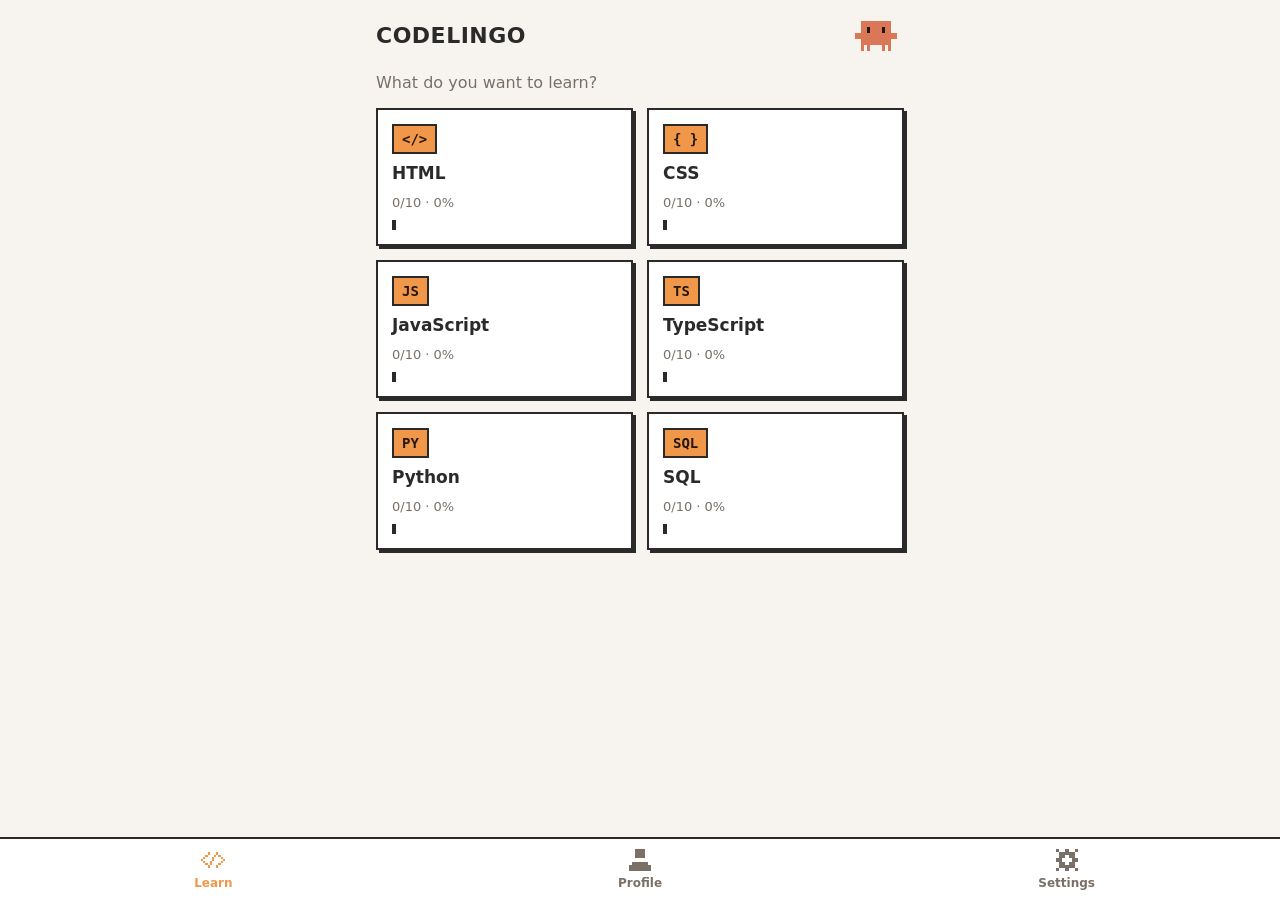
==== codelingo/index.html @ 7f08f149 "Add CodeLingo PWA: 6 courses, 4 UI languages, offline support Co-Authored-By: Claude Opus 5.5 <norep" ====
<!doctype html>
<html lang="en">
<head>
  <meta charset="utf-8">
  <meta name="viewport" content="width=device-width, initial-scale=1, viewport-fit=cover">
  <meta name="theme-color" content="#F7F4EF">
  <meta name="apple-mobile-web-app-capable" content="yes">
  <meta name="mobile-web-app-capable" content="yes">
  <meta name="apple-mobile-web-app-status-bar-style" content="black-translucent">
  <meta name="apple-mobile-web-app-title" content="CodeLingo">
  <meta name="format-detection" content="telephone=no">
  <title>CodeLingo</title>
  <link rel="apple-touch-icon" href="icons/icon-180.png">
  <link rel="icon" type="image/png" href="icons/icon-192.png">
  <link rel="manifest" href="manifest.webmanifest">
  <link rel="stylesheet" href="style.css">
</head>
<body>
  <main id="screen" class="screen"></main>
  <nav id="tabbar" class="tabbar"></nav>

  <section id="lesson" class="lesson" hidden>
    <div class="ltop">
      <button class="x" data-act="quit" aria-label="Close">
        <svg class="pix" viewBox="0 0 8 8" shape-rendering="crispEdges" aria-hidden="true"><rect x="0" y="0" width="2" height="1"/><rect x="6" y="0" width="2" height="1"/><rect x="0" y="1" width="3" height="1"/><rect x="5" y="1" width="3" height="1"/><rect x="1" y="2" width="6" height="1"/><rect x="2" y="3" width="4" height="2"/><rect x="1" y="5" width="6" height="1"/><rect x="0" y="6" width="3" height="1"/><rect x="5" y="6" width="3" height="1"/><rect x="0" y="7" width="2" height="1"/><rect x="6" y="7" width="2" height="1"/></svg>
      </button>
      <div id="bar" class="bar"><i></i></div>
      <button id="lmascot" class="mascot-btn" data-act="mascot" aria-label="Hint"></button>
    </div>
    <div id="lessonBody" class="lbody"></div>
    <div id="sheet" class="sheet" hidden></div>
    <div class="lfoot"><button id="checkBtn" class="btn" data-act="check" disabled>Check</button></div>
  </section>

  <div id="glow" class="glow"></div>
  <div id="bigicon" class="bigicon"></div>
  <div id="bubble" class="bubble" hidden></div>
  <div id="toast" class="toast" hidden></div>
  <input id="importFile" type="file" accept=".json,application/json" hidden>

  <script src="i18n.js"></script>
  <script src="courses/_core.js"></script>
  <script src="courses/html.js"></script>
  <script src="courses/css.js"></script>
  <script src="courses/js.js"></script>
  <script src="courses/ts.js"></script>
  <script src="courses/py.js"></script>
  <script src="courses/sql.js"></script>
  <script src="app.js"></script>
</body>
</html>
---- codelingo/style.css ----
:root {
  --bg: #F7F4EF;
  --surface: #FFFFFF;
  --ink: #2A2A2A;
  --muted: #7A7067;
  --line: #2A2A2A;
  --accent: #F09749;
  --accent-ink: #24170B;
  --ok: #2E9E4F;
  --bad: #E0483E;
  --ok-bg: #E3F4E8;
  --bad-bg: #FBE4E2;
  --mascot: #D97757;
  --eye: #24170B;
  --code-bg: #EFE9E1;
  --code-size: 15px;
  --mono: ui-monospace, "SF Mono", Menlo, Consolas, monospace;
  color-scheme: light;
}
@media (prefers-color-scheme: dark) {
  :root:not([data-theme="light"]) {
    --bg: #17110B; --surface: #24170B; --ink: #F7F4EF; --muted: #B5A99C; --line: #F7F4EF;
    --code-bg: #2E2015; --ok-bg: #173521; --bad-bg: #3F1A19; --eye: #17110B; --ok: #3DBE63; --bad: #F0605A;
    color-scheme: dark;
  }
}
:root[data-theme="dark"] {
  --bg: #17110B; --surface: #24170B; --ink: #F7F4EF; --muted: #B5A99C; --line: #F7F4EF;
  --code-bg: #2E2015; --ok-bg: #173521; --bad-bg: #3F1A19; --eye: #17110B; --ok: #3DBE63; --bad: #F0605A;
  color-scheme: dark;
}

* { box-sizing: border-box; margin: 0; padding: 0; }
html, body { min-height: 100%; }
body {
  background: var(--bg); color: var(--ink);
  font: 16px/1.4 system-ui, -apple-system, "Segoe UI", Roboto, Arial, sans-serif;
  -webkit-tap-highlight-color: transparent; -webkit-text-size-adjust: 100%;
  overscroll-behavior-y: none;
}
button { font: inherit; color: inherit; background: none; border: 0; cursor: pointer; touch-action: manipulation; -webkit-user-select: none; user-select: none; }
.mono, code, pre { font-family: var(--mono); }
svg.pix rect { fill: currentColor; }
.ic { width: 18px; height: 18px; display: block; }
.ic.ok { color: var(--ok); }

/* ---------- Main screens ---------- */
.screen { max-width: 560px; margin: 0 auto; padding: calc(env(safe-area-inset-top) + 8px) 16px calc(92px + env(safe-area-inset-bottom)); }
body.in-lesson .screen, body.in-lesson .tabbar { display: none; }
header.top { display: flex; align-items: center; justify-content: space-between; gap: 12px; min-height: 56px; margin-bottom: 8px; }
h1 { font-size: 22px; font-weight: 800; letter-spacing: .5px; text-transform: uppercase; }
.sub { color: var(--muted); margin-bottom: 14px; }
.h2 { font-size: 13px; text-transform: uppercase; letter-spacing: 1px; color: var(--muted); margin: 22px 0 10px; }
.back { display: flex; align-items: center; gap: 8px; font-weight: 700; padding: 8px 0; }
.back .ic { width: 10px; }

.mascot-btn { width: 56px; height: 44px; display: grid; place-items: center; flex: none; }
.mascot { width: 42px; height: 30px; display: block; }
.mascot .mb { fill: var(--mascot); }
.mascot .me { fill: var(--eye); animation: blink 5s steps(1) infinite; }
.mascot.big { width: 140px; height: 100px; }
@keyframes blink { 0%, 93%, 100% { fill: var(--eye); } 94%, 96% { fill: var(--mascot); } }
.happy { animation: hop .45s steps(3); }
.sad { animation: shake .4s steps(4); }
.jump { animation: hop .6s steps(3) 3; }
@keyframes hop { 0%, 100% { transform: translateY(0); } 50% { transform: translateY(-8px); } }
@keyframes shake { 0%, 100% { transform: translateX(0); } 25% { transform: translateX(-4px); } 75% { transform: translateX(4px); } }

.card { display: block; width: 100%; text-align: left; background: var(--surface); border: 2px solid var(--line); box-shadow: 3px 3px 0 var(--line); padding: 14px; }
button.card:active:not(:disabled) { transform: translate(2px, 2px); box-shadow: 1px 1px 0 var(--line); }
.grid { display: grid; grid-template-columns: 1fr 1fr; gap: 14px; }
.course { display: flex; flex-direction: column; gap: 8px; min-height: 128px; }
.badge { display: inline-block; align-self: flex-start; background: var(--accent); color: var(--accent-ink); font: 800 14px/1 var(--mono); padding: 6px 8px; border: 2px solid var(--line); }
.cname { font-weight: 800; font-size: 17px; }
.meta { font-size: 13px; color: var(--muted); margin-top: auto; }
.bar { height: 10px; border: 2px solid var(--line); background: var(--bg); overflow: hidden; }
.bar.big { height: 14px; margin: 8px 0 12px; }
.bar i { display: block; height: 100%; width: 0; background: var(--accent); transition: width .3s steps(5); }

.course-head { display: flex; align-items: center; gap: 12px; margin-bottom: 16px; }
.list { display: flex; flex-direction: column; gap: 12px; }
.lesson-item { display: flex; align-items: center; gap: 12px; }
.num { width: 36px; height: 36px; display: grid; place-items: center; border: 2px solid var(--line); font: 800 15px var(--mono); flex: none; background: var(--bg); }
.lesson-item.done .num { background: var(--accent); color: var(--accent-ink); }
.lt { flex: 1; font-weight: 600; }
.st { font-size: 13px; font-weight: 800; color: var(--accent); text-transform: uppercase; }
.lesson-item.locked { opacity: .45; box-shadow: none; }

/* ---------- Tab bar ---------- */
.tabbar { position: fixed; left: 0; right: 0; bottom: 0; z-index: 10; display: grid; grid-template-columns: repeat(3, 1fr); background: var(--surface); border-top: 2px solid var(--line); padding-bottom: env(safe-area-inset-bottom); }
.tab { display: flex; flex-direction: column; align-items: center; gap: 4px; padding: 10px 0 8px; font-size: 12px; font-weight: 700; color: var(--muted); }
.tab svg { width: 24px; height: 22px; }
.tab.on { color: var(--accent); }

/* ---------- Profile ---------- */
.stats3 { display: grid; grid-template-columns: repeat(3, 1fr); gap: 10px; margin-bottom: 14px; }
.stats3.two { grid-template-columns: 1fr 1fr; width: 100%; max-width: 320px; }
.stat { background: var(--surface); border: 2px solid var(--line); box-shadow: 3px 3px 0 var(--line); padding: 12px 6px; text-align: center; }
.stat b { display: block; font: 800 22px var(--mono); }
.stat span { font-size: 12px; color: var(--muted); }
.row { display: flex; justify-content: space-between; align-items: center; gap: 8px; }
.small { font-size: 12px; color: var(--muted); }
.krow { margin-bottom: 12px; }
.krow .bar { margin: 8px 0; }
.lvl { font-size: 12px; font-weight: 800; text-transform: uppercase; color: var(--accent); }
.week { display: flex; gap: 6px; margin-top: 8px; }
.week span { flex: 1; text-align: center; font-size: 11px; color: var(--muted); text-transform: capitalize; }
.week i { display: block; height: 18px; border: 2px solid var(--line); margin-bottom: 4px; }
.week i.on { background: var(--accent); }

/* ---------- Settings ---------- */
.set { display: flex; align-items: center; justify-content: space-between; gap: 12px; padding: 14px 0; border-bottom: 2px dotted var(--muted); }
.set.col { flex-direction: column; align-items: stretch; gap: 10px; }
.seg { display: flex; border: 2px solid var(--line); background: var(--surface); }
.seg button { flex: 1; min-height: 44px; padding: 10px 6px; font-size: 13px; font-weight: 700; }
.seg button + button { border-left: 2px solid var(--line); }
.seg button.on { background: var(--accent); color: var(--accent-ink); }
select { font: inherit; font-size: 16px; min-height: 44px; padding: 8px 10px; border: 2px solid var(--line); background: var(--surface); color: var(--ink); border-radius: 0; -webkit-appearance: none; appearance: none; }
.sw { position: relative; display: inline-block; flex: none; padding: 8px 0; } /* 28px track + padding = 44px tap target */
.sw input { position: absolute; inset: 0; opacity: 0; width: 100%; height: 100%; margin: 0; }
.sw i { display: block; width: 50px; height: 28px; border: 2px solid var(--line); background: var(--bg); position: relative; }
.sw i::after { content: ""; position: absolute; top: 3px; left: 3px; width: 18px; height: 18px; background: var(--line); }
.sw input:checked + i { background: var(--accent); }
.sw input:checked + i::after { left: 25px; background: var(--accent-ink); }
.stack { display: flex; flex-direction: column; gap: 12px; }
.about { color: var(--muted); font-size: 13px; text-align: center; margin: 24px 0 8px; }

/* ---------- Buttons ---------- */
.btn { display: block; width: 100%; height: 52px; font-weight: 800; font-size: 16px; text-transform: uppercase; letter-spacing: .5px; border: 2px solid var(--line); box-shadow: 3px 3px 0 var(--line); background: var(--accent); color: var(--accent-ink); }
.btn:disabled { opacity: .4; box-shadow: none; }
.btn:active:not(:disabled) { transform: translate(2px, 2px); box-shadow: 1px 1px 0 var(--line); }
.btn.ok { background: var(--ok); color: #fff; }
.btn.bad { background: var(--bad); color: #fff; }
.btn.ghost { background: var(--surface); color: var(--ink); }
.btn.danger { background: var(--bad); color: #fff; }

/* ---------- Lesson ---------- */
.lesson { position: fixed; left: 0; right: 0; top: 0; height: 100vh; height: 100dvh; z-index: 20; display: flex; flex-direction: column; background: var(--bg); padding-top: env(safe-area-inset-top); }
.lesson[hidden] { display: none; }
.ltop { display: flex; align-items: center; gap: 10px; padding: 6px 10px 6px 12px; max-width: 560px; width: 100%; margin: 0 auto; }
.ltop .bar { flex: 1; height: 14px; }
.x { width: 44px; height: 44px; display: grid; place-items: center; flex: none; }
.x svg { width: 16px; height: 16px; }
.lbody { flex: 1; overflow-y: auto; -webkit-overflow-scrolling: touch; padding: 8px 16px 16px; max-width: 560px; width: 100%; margin: 0 auto; }
.q { font-size: 19px; font-weight: 700; margin: 6px 0 14px; }
pre.code { background: var(--code-bg); border: 2px solid var(--line); padding: 12px; overflow-x: auto; font-size: var(--code-size); line-height: 1.55; margin-bottom: 14px; white-space: pre; }
.opts { display: flex; flex-direction: column; gap: 10px; }
.opts.locked { pointer-events: none; }
.opt { min-height: 50px; padding: 12px 14px; text-align: left; border: 2px solid var(--line); background: var(--surface); box-shadow: 3px 3px 0 var(--line); font-size: 16px; }
.opt.mono { font-family: var(--mono); font-size: var(--code-size); }
.opt.sel { background: var(--accent); color: var(--accent-ink); }
.opt:disabled { opacity: .3; text-decoration: line-through; box-shadow: none; }
.opt.right { background: var(--ok); color: #fff; border-color: var(--ok); }
.opt.wrong { background: var(--bad); color: #fff; border-color: var(--bad); }
.opt:active { transform: translate(2px, 2px); box-shadow: 1px 1px 0 var(--line); }

.fill { font: inherit; font-size: max(16px, var(--code-size)); color: var(--ink); background: var(--surface); border: 0; border-bottom: 3px solid var(--accent); border-radius: 0; padding: 1px 4px; outline: none; vertical-align: baseline; -webkit-appearance: none; }
.write { display: block; width: 100%; min-height: 140px; font-family: var(--mono); font-size: max(16px, var(--code-size)); line-height: 1.5; color: var(--ink); background: var(--surface); border: 2px solid var(--line); border-radius: 0; padding: 12px; resize: vertical; outline: none; -webkit-appearance: none; tab-size: 2; }
.write:focus { border-color: var(--accent); box-shadow: 3px 3px 0 var(--accent); }
.symbar { display: flex; gap: 6px; overflow-x: auto; padding: 12px 2px 4px; scrollbar-width: none; }
.symbar::-webkit-scrollbar { display: none; }
.sym { flex: none; min-width: 44px; height: 44px; padding: 0 8px; border: 2px solid var(--line); background: var(--surface); font: 700 17px var(--mono); box-shadow: 2px 2px 0 var(--line); }
.sym:active { transform: translate(1px, 1px); box-shadow: 1px 1px 0 var(--line); }

.slot { min-height: 64px; display: flex; flex-wrap: wrap; align-content: flex-start; gap: 8px; padding: 8px 0 10px; border-bottom: 2px dashed var(--line); margin-bottom: 8px; }
.bank { display: flex; flex-wrap: wrap; gap: 8px; margin-top: 14px; }
.tok { padding: 9px 11px; font-size: var(--code-size); border: 2px solid var(--line); background: var(--surface); box-shadow: 2px 2px 0 var(--line); }
.tok:disabled { opacity: .15; box-shadow: none; }
.tok.hl { border-color: var(--accent); box-shadow: 2px 2px 0 var(--accent); animation: hop .5s steps(3) 3; }

.sheet { padding: 12px 16px 4px; border-top: 2px solid var(--line); }
.sheet[hidden] { display: none; }
.sheet.ok { background: var(--ok-bg); color: var(--ok); }
.sheet.bad { background: var(--bad-bg); color: var(--bad); }
.sheet h3 { display: flex; align-items: center; gap: 10px; font-size: 18px; margin-bottom: 4px; }
.sheet h3 svg { width: 20px; height: 20px; }
.sheet pre { color: var(--ink); font-size: var(--code-size); white-space: pre-wrap; word-break: break-word; margin: 4px 0 8px; }
.lfoot { padding: 12px 16px calc(12px + env(safe-area-inset-bottom)); }
.lfoot .btn { max-width: 528px; margin: 0 auto; }
.finish { display: flex; flex-direction: column; align-items: center; gap: 20px; padding-top: 12vh; text-align: center; }
.finish h2 { font-size: 24px; text-transform: uppercase; }

/* ---------- Feedback effects ---------- */
.glow { position: fixed; inset: 0; z-index: 40; pointer-events: none; opacity: 0; }
.glow.ok { box-shadow: inset 0 0 0 6px var(--ok), inset 0 0 60px var(--ok); animation: glow .9s ease-out; }
.glow.bad { box-shadow: inset 0 0 0 6px var(--bad), inset 0 0 60px var(--bad); animation: glow .9s ease-out; }
@keyframes glow { 0% { opacity: 0; } 15% { opacity: 1; } 100% { opacity: 0; } }
.bigicon { position: fixed; left: 50%; top: 38%; width: 96px; height: 96px; margin: -48px 0 0 -48px; z-index: 41; pointer-events: none; opacity: 0; }
.bigicon svg { width: 100%; height: 100%; display: block; }
.bigicon.ok { color: var(--ok); animation: pop .8s steps(6); }
.bigicon.bad { color: var(--bad); animation: pop .8s steps(6); }
@keyframes pop { 0% { opacity: 0; transform: scale(.4); } 20% { opacity: 1; transform: scale(1.1); } 75% { opacity: 1; transform: scale(1); } 100% { opacity: 0; } }

.bubble { position: fixed; z-index: 50; top: calc(env(safe-area-inset-top) + 60px); right: 12px; max-width: min(300px, calc(100vw - 24px)); background: var(--surface); border: 2px solid var(--line); box-shadow: 3px 3px 0 var(--line); padding: 10px 12px; font-size: 15px; }
.bubble.in-lesson { top: calc(env(safe-area-inset-top) + 54px); }
.bubble::before { content: ""; position: absolute; top: -10px; right: 22px; width: 0; height: 0; border: 8px solid transparent; border-bottom-color: var(--line); border-top: 0; }
.bubble pre { margin-top: 6px; padding: 6px 8px; background: var(--code-bg); font-size: var(--code-size); white-space: pre-wrap; word-break: break-word; }
.bubble[hidden], .toast[hidden] { display: none; }
.toast { position: fixed; z-index: 60; left: 16px; right: 16px; bottom: calc(92px + env(safe-area-inset-bottom)); max-width: 528px; margin: 0 auto; background: var(--ink); color: var(--bg); padding: 12px 14px; font-weight: 700; text-align: center; }

[data-motion="off"] *, [data-motion="off"] *::before, [data-motion="off"] *::after { animation: none !important; transition: none !important; }
[data-motion="off"] .glow.ok, [data-motion="off"] .glow.bad, [data-motion="off"] .bigicon.ok, [data-motion="off"] .bigicon.bad { opacity: 0; }
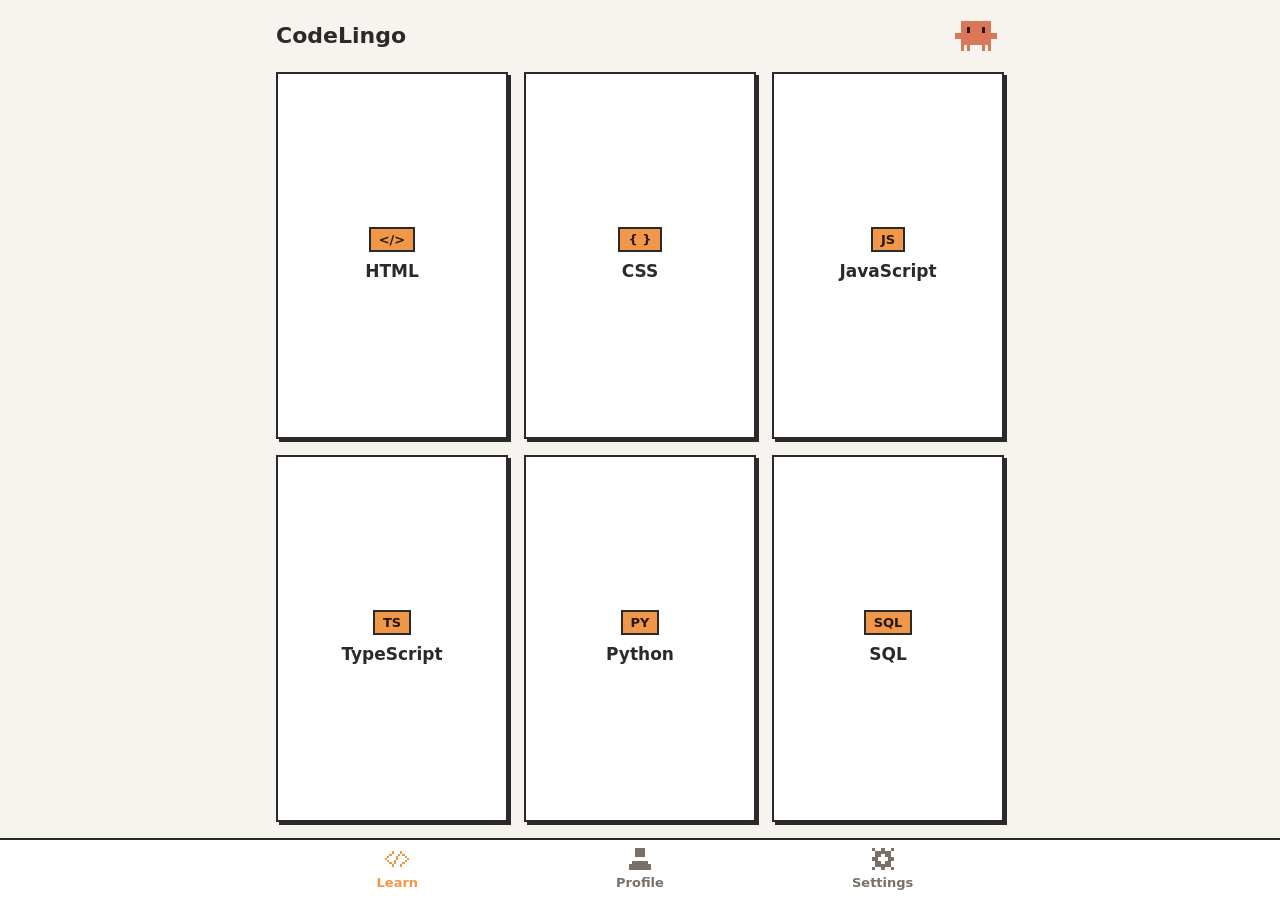
==== commit dde5bedd: "Minimal rebuild: cycling settings, lesson music, R10 geometry, segmented profile - Settings: theme a" ====
--- a/codelingo/index.html
+++ b/codelingo/index.html
@@ -36,7 +36,6 @@
   <div id="bigicon" class="bigicon"></div>
   <div id="bubble" class="bubble" hidden></div>
   <div id="toast" class="toast" hidden></div>
-  <input id="importFile" type="file" accept=".json,application/json" hidden>
 
   <script src="i18n.js"></script>
   <script src="courses/_core.js"></script>
@@ -46,6 +45,7 @@
   <script src="courses/ts.js"></script>
   <script src="courses/py.js"></script>
   <script src="courses/sql.js"></script>
+  <script src="music.js"></script>
   <script src="app.js"></script>
 </body>
 </html>
--- a/codelingo/style.css
+++ b/codelingo/style.css
@@ -6,52 +6,72 @@
   --line: #2A2A2A;
   --accent: #F09749;
   --accent-ink: #24170B;
+  --on-accent: #FFFFFF; /* text on ok/bad/danger fills */
   --ok: #2E9E4F;
   --bad: #E0483E;
+  --mid: #E2A600; /* lesson accuracy 60-89% (profile segments) */
   --ok-bg: #E3F4E8;
   --bad-bg: #FBE4E2;
   --mascot: #D97757;
   --eye: #24170B;
   --code-bg: #EFE9E1;
-  --code-size: 15px;
+  --code-size: 15px; /* fixed (R9); inputs use max(16px, ...) */
+  --shadow: 3px 3px 0 var(--line); /* the only shadow of interactive cards and buttons (R10) */
+  --gap: 16px; /* screen padding, card gap, card padding (R10) */
+  --section: 24px; /* gap between sections (R10) */
   --mono: ui-monospace, "SF Mono", Menlo, Consolas, monospace;
+  --sans: system-ui, -apple-system, "Segoe UI", Roboto, Arial, sans-serif;
+  --fs-title: 22px;
+  --fs-body: 17px;
+  --fs-caption: 13px;
+  --col: 560px; /* content column; wider from 700px */
   color-scheme: light;
 }
 @media (prefers-color-scheme: dark) {
   :root:not([data-theme="light"]) {
     --bg: #17110B; --surface: #24170B; --ink: #F7F4EF; --muted: #B5A99C; --line: #F7F4EF;
-    --code-bg: #2E2015; --ok-bg: #173521; --bad-bg: #3F1A19; --eye: #17110B; --ok: #3DBE63; --bad: #F0605A;
-    color-scheme: dark;
+    --code-bg: #2E2015; --ok-bg: #173521; --bad-bg: #3F1A19; --eye: #17110B; --ok: #3DBE63; --bad: #F0605A; --mid: #F2C230; --on-accent: #FFFFFF;
+      color-scheme: dark;
   }
 }
 :root[data-theme="dark"] {
   --bg: #17110B; --surface: #24170B; --ink: #F7F4EF; --muted: #B5A99C; --line: #F7F4EF;
-  --code-bg: #2E2015; --ok-bg: #173521; --bad-bg: #3F1A19; --eye: #17110B; --ok: #3DBE63; --bad: #F0605A;
-  color-scheme: dark;
+  --code-bg: #2E2015; --ok-bg: #173521; --bad-bg: #3F1A19; --eye: #17110B; --ok: #3DBE63; --bad: #F0605A; --mid: #F2C230; --on-accent: #FFFFFF;
+    color-scheme: dark;
 }
 
 * { box-sizing: border-box; margin: 0; padding: 0; }
-html, body { min-height: 100%; }
+/* App shell (R8): the document never scrolls; only #screen does. The tab bar is the last
+   row of a 100dvh flex column, so it stays at the bottom whatever the content length. */
+html, body { height: 100%; overflow: hidden; }
 body {
+  display: flex; flex-direction: column; height: 100vh; height: 100dvh;
   background: var(--bg); color: var(--ink);
-  font: 16px/1.4 system-ui, -apple-system, "Segoe UI", Roboto, Arial, sans-serif;
+  font: 400 var(--fs-body)/1.4 var(--sans);
   -webkit-tap-highlight-color: transparent; -webkit-text-size-adjust: 100%;
-  overscroll-behavior-y: none;
-}
+  overscroll-behavior: none;
+}
+h1, h2, h3, b, strong { font-weight: 600; }
 button { font: inherit; color: inherit; background: none; border: 0; cursor: pointer; touch-action: manipulation; -webkit-user-select: none; user-select: none; }
-.mono, code, pre { font-family: var(--mono); }
+/* Monospace only inside code (R9). */
+code, pre, .mono, .tok, .write, .fill, .opt.mono, .sym { font-family: var(--mono); }
 svg.pix rect { fill: currentColor; }
 .ic { width: 18px; height: 18px; display: block; }
 .ic.ok { color: var(--ok); }
 
 /* ---------- Main screens ---------- */
-.screen { max-width: 560px; margin: 0 auto; padding: calc(env(safe-area-inset-top) + 8px) 16px calc(92px + env(safe-area-inset-bottom)); }
+.screen {
+  flex: 1; min-height: 0; width: 100%; overflow-y: auto; overscroll-behavior: contain; -webkit-overflow-scrolling: touch;
+  padding-top: calc(env(safe-area-inset-top) + 8px); padding-bottom: var(--gap);
+  padding-left: max(var(--gap), env(safe-area-inset-left), calc((100% - var(--col)) / 2 + var(--gap)));
+  padding-right: max(var(--gap), env(safe-area-inset-right), calc((100% - var(--col)) / 2 + var(--gap)));
+}
+/* Learn: the course grid fills the rest of the content height, no empty band (R10). */
+.screen[data-view="learn"] { display: flex; flex-direction: column; }
 body.in-lesson .screen, body.in-lesson .tabbar { display: none; }
-header.top { display: flex; align-items: center; justify-content: space-between; gap: 12px; min-height: 56px; margin-bottom: 8px; }
-h1 { font-size: 22px; font-weight: 800; letter-spacing: .5px; text-transform: uppercase; }
-.sub { color: var(--muted); margin-bottom: 14px; }
-.h2 { font-size: 13px; text-transform: uppercase; letter-spacing: 1px; color: var(--muted); margin: 22px 0 10px; }
-.back { display: flex; align-items: center; gap: 8px; font-weight: 700; padding: 8px 0; }
+header.top { display: flex; align-items: center; justify-content: space-between; gap: 16px; min-height: 56px; margin-bottom: 8px; }
+h1 { font-size: var(--fs-title); }
+.back { display: flex; align-items: center; gap: 8px; font-weight: 600; min-height: 44px; min-width: 44px; padding: 0 16px 0 0; }
 .back .ic { width: 10px; }
 
 .mascot-btn { width: 56px; height: 44px; display: grid; place-items: center; flex: none; }
@@ -66,119 +86,123 @@
 @keyframes hop { 0%, 100% { transform: translateY(0); } 50% { transform: translateY(-8px); } }
 @keyframes shake { 0%, 100% { transform: translateX(0); } 25% { transform: translateX(-4px); } 75% { transform: translateX(4px); } }
 
-.card { display: block; width: 100%; text-align: left; background: var(--surface); border: 2px solid var(--line); box-shadow: 3px 3px 0 var(--line); padding: 14px; }
-button.card:active:not(:disabled) { transform: translate(2px, 2px); box-shadow: 1px 1px 0 var(--line); }
-.grid { display: grid; grid-template-columns: 1fr 1fr; gap: 14px; }
-.course { display: flex; flex-direction: column; gap: 8px; min-height: 128px; }
-.badge { display: inline-block; align-self: flex-start; background: var(--accent); color: var(--accent-ink); font: 800 14px/1 var(--mono); padding: 6px 8px; border: 2px solid var(--line); }
-.cname { font-weight: 800; font-size: 17px; }
-.meta { font-size: 13px; color: var(--muted); margin-top: auto; }
-.bar { height: 10px; border: 2px solid var(--line); background: var(--bg); overflow: hidden; }
-.bar.big { height: 14px; margin: 8px 0 12px; }
+.card { display: block; width: 100%; text-align: center; background: var(--surface); border: 2px solid var(--line); box-shadow: var(--shadow); padding: var(--gap); }
+button.card:active:not(:disabled) { transform: translate(3px, 3px); box-shadow: none; }
+.grid { flex: 1 0 auto; display: grid; grid-template-columns: 1fr 1fr; grid-auto-rows: minmax(96px, 1fr); gap: var(--gap); }
+.course { position: relative; display: flex; flex-direction: column; align-items: center; justify-content: center; gap: 8px; }
+.cname { font-weight: 600; overflow-wrap: normal; word-break: keep-all; hyphens: none; }
+.cdone { position: absolute; top: 8px; right: 8px; width: 16px; height: 16px; }
+.badge { display: inline-block; background: var(--accent); color: var(--accent-ink); font: 600 var(--fs-caption)/1 var(--sans); padding: 4px 8px; border: 2px solid var(--line); }
+.bar { height: 16px; border: 2px solid var(--line); background: var(--bg); overflow: hidden; }
 .bar i { display: block; height: 100%; width: 0; background: var(--accent); transition: width .3s steps(5); }
 
-.course-head { display: flex; align-items: center; gap: 12px; margin-bottom: 16px; }
-.list { display: flex; flex-direction: column; gap: 12px; }
-.lesson-item { display: flex; align-items: center; gap: 12px; }
-.num { width: 36px; height: 36px; display: grid; place-items: center; border: 2px solid var(--line); font: 800 15px var(--mono); flex: none; background: var(--bg); }
-.lesson-item.done .num { background: var(--accent); color: var(--accent-ink); }
+/* Course: the percent looks exactly like the course name (R9). */
+.course-head { display: flex; align-items: center; gap: 8px; margin-bottom: var(--section); }
+.course-head h1, .course-head .kpct { font-size: var(--fs-title); font-weight: 600; color: var(--ink); line-height: 1.4; }
+.course-head .kpct { margin-left: auto; flex: none; }
+.list { display: grid; grid-auto-rows: 1fr; gap: var(--gap); } /* every lesson row as tall as the tallest */
+.lesson-item { display: flex; align-items: center; justify-content: space-between; gap: var(--gap); min-height: 64px; text-align: left; }
 .lt { flex: 1; font-weight: 600; }
-.st { font-size: 13px; font-weight: 800; color: var(--accent); text-transform: uppercase; }
-.lesson-item.locked { opacity: .45; box-shadow: none; }
+.st { flex: none; display: grid; place-items: center; min-width: 24px; }
+.go { background: var(--accent); color: var(--accent-ink); border: 2px solid var(--line); font: 600 var(--fs-caption)/1 var(--sans); padding: 8px; }
+.lesson-item.locked { box-shadow: none; color: var(--muted); border-color: var(--muted); }
+.lesson-item.locked .st { color: var(--muted); }
 
 /* ---------- Tab bar ---------- */
-.tabbar { position: fixed; left: 0; right: 0; bottom: 0; z-index: 10; display: grid; grid-template-columns: repeat(3, 1fr); background: var(--surface); border-top: 2px solid var(--line); padding-bottom: env(safe-area-inset-bottom); }
-.tab { display: flex; flex-direction: column; align-items: center; gap: 4px; padding: 10px 0 8px; font-size: 12px; font-weight: 700; color: var(--muted); }
+.tabbar {
+  flex: none; display: grid; grid-template-columns: repeat(3, 1fr); background: var(--surface); border-top: 2px solid var(--line);
+  padding-bottom: env(safe-area-inset-bottom);
+  /* same centred column as the content of .screen */
+  padding-left: max(var(--gap), env(safe-area-inset-left), calc((100% - var(--col)) / 2 + var(--gap)));
+  padding-right: max(var(--gap), env(safe-area-inset-right), calc((100% - var(--col)) / 2 + var(--gap)));
+}
+.tab { display: flex; flex-direction: column; align-items: center; gap: 4px; padding: 8px 0; font-size: var(--fs-caption); font-weight: 600; color: var(--muted); }
 .tab svg { width: 24px; height: 22px; }
 .tab.on { color: var(--accent); }
 
 /* ---------- Profile ---------- */
-.stats3 { display: grid; grid-template-columns: repeat(3, 1fr); gap: 10px; margin-bottom: 14px; }
-.stats3.two { grid-template-columns: 1fr 1fr; width: 100%; max-width: 320px; }
-.stat { background: var(--surface); border: 2px solid var(--line); box-shadow: 3px 3px 0 var(--line); padding: 12px 6px; text-align: center; }
-.stat b { display: block; font: 800 22px var(--mono); }
-.stat span { font-size: 12px; color: var(--muted); }
-.row { display: flex; justify-content: space-between; align-items: center; gap: 8px; }
-.small { font-size: 12px; color: var(--muted); }
-.krow { margin-bottom: 12px; }
-.krow .bar { margin: 8px 0; }
-.lvl { font-size: 12px; font-weight: 800; text-transform: uppercase; color: var(--accent); }
-.week { display: flex; gap: 6px; margin-top: 8px; }
-.week span { flex: 1; text-align: center; font-size: 11px; color: var(--muted); text-transform: capitalize; }
-.week i { display: block; height: 18px; border: 2px solid var(--line); margin-bottom: 4px; }
+.small { font-size: var(--fs-caption); color: var(--muted); }
+.week { display: flex; gap: 8px; }
+.week span { flex: 1; text-align: center; font-size: var(--fs-caption); color: var(--muted); }
+.week i { display: block; height: 16px; border: 2px solid var(--line); margin-bottom: 4px; }
 .week i.on { background: var(--accent); }
+.klist { display: flex; flex-direction: column; gap: var(--section); margin-top: var(--section); }
+.krow b { display: block; }
+.segbar { display: grid; grid-template-columns: repeat(10, 1fr); gap: 4px; margin-top: 8px; }
+.segbar i { display: block; height: 16px; border: 2px solid var(--line); }
+.segbar i.ok { background: var(--ok); }
+.segbar i.mid { background: var(--mid); }
+.segbar i.bad { background: var(--bad); }
 
 /* ---------- Settings ---------- */
-.set { display: flex; align-items: center; justify-content: space-between; gap: 12px; padding: 14px 0; border-bottom: 2px dotted var(--muted); }
-.set.col { flex-direction: column; align-items: stretch; gap: 10px; }
-.seg { display: flex; border: 2px solid var(--line); background: var(--surface); }
-.seg button { flex: 1; min-height: 44px; padding: 10px 6px; font-size: 13px; font-weight: 700; }
-.seg button + button { border-left: 2px solid var(--line); }
-.seg button.on { background: var(--accent); color: var(--accent-ink); }
-select { font: inherit; font-size: 16px; min-height: 44px; padding: 8px 10px; border: 2px solid var(--line); background: var(--surface); color: var(--ink); border-radius: 0; -webkit-appearance: none; appearance: none; }
+.set { display: flex; align-items: center; justify-content: space-between; gap: var(--gap); padding: 8px 0; }
+.btn.val { width: auto; min-width: 144px; min-height: 48px; padding: 0 var(--gap); white-space: nowrap; }
 .sw { position: relative; display: inline-block; flex: none; padding: 8px 0; } /* 28px track + padding = 44px tap target */
 .sw input { position: absolute; inset: 0; opacity: 0; width: 100%; height: 100%; margin: 0; }
-.sw i { display: block; width: 50px; height: 28px; border: 2px solid var(--line); background: var(--bg); position: relative; }
+.sw i { display: block; width: 52px; height: 28px; border: 2px solid var(--line); background: var(--bg); position: relative; }
 .sw i::after { content: ""; position: absolute; top: 3px; left: 3px; width: 18px; height: 18px; background: var(--line); }
 .sw input:checked + i { background: var(--accent); }
-.sw input:checked + i::after { left: 25px; background: var(--accent-ink); }
-.stack { display: flex; flex-direction: column; gap: 12px; }
-.about { color: var(--muted); font-size: 13px; text-align: center; margin: 24px 0 8px; }
+.sw input:checked + i::after { left: 27px; background: var(--accent-ink); }
+.stack { display: flex; flex-direction: column; gap: var(--gap); margin-top: var(--section); }
+.about { color: var(--muted); font-size: var(--fs-caption); text-align: center; margin: var(--section) 0 8px; }
 
 /* ---------- Buttons ---------- */
-.btn { display: block; width: 100%; height: 52px; font-weight: 800; font-size: 16px; text-transform: uppercase; letter-spacing: .5px; border: 2px solid var(--line); box-shadow: 3px 3px 0 var(--line); background: var(--accent); color: var(--accent-ink); }
+.btn { display: block; width: 100%; min-height: 52px; padding: 0 var(--gap); text-align: center; font-weight: 600; border: 2px solid var(--line); box-shadow: var(--shadow); background: var(--accent); color: var(--accent-ink); }
 .btn:disabled { opacity: .4; box-shadow: none; }
-.btn:active:not(:disabled) { transform: translate(2px, 2px); box-shadow: 1px 1px 0 var(--line); }
-.btn.ok { background: var(--ok); color: #fff; }
-.btn.bad { background: var(--bad); color: #fff; }
+.btn:active:not(:disabled) { transform: translate(3px, 3px); box-shadow: none; }
+.btn.ok { background: var(--ok); color: var(--on-accent); }
+.btn.bad { background: var(--bad); color: var(--on-accent); }
 .btn.ghost { background: var(--surface); color: var(--ink); }
-.btn.danger { background: var(--bad); color: #fff; }
+.btn.danger { background: var(--bad); color: var(--on-accent); }
+#checkBtn { text-transform: uppercase; } /* the only all-caps text in the app (R9) */
 
 /* ---------- Lesson ---------- */
 .lesson { position: fixed; left: 0; right: 0; top: 0; height: 100vh; height: 100dvh; z-index: 20; display: flex; flex-direction: column; background: var(--bg); padding-top: env(safe-area-inset-top); }
 .lesson[hidden] { display: none; }
-.ltop { display: flex; align-items: center; gap: 10px; padding: 6px 10px 6px 12px; max-width: 560px; width: 100%; margin: 0 auto; }
+.ltop { display: flex; align-items: center; gap: 8px; padding: 8px 8px 8px 16px; max-width: 560px; width: 100%; margin: 0 auto; }
 .ltop .bar { flex: 1; height: 14px; }
 .x { width: 44px; height: 44px; display: grid; place-items: center; flex: none; }
 .x svg { width: 16px; height: 16px; }
 .lbody { flex: 1; overflow-y: auto; -webkit-overflow-scrolling: touch; padding: 8px 16px 16px; max-width: 560px; width: 100%; margin: 0 auto; }
-.q { font-size: 19px; font-weight: 700; margin: 6px 0 14px; }
-pre.code { background: var(--code-bg); border: 2px solid var(--line); padding: 12px; overflow-x: auto; font-size: var(--code-size); line-height: 1.55; margin-bottom: 14px; white-space: pre; }
-.opts { display: flex; flex-direction: column; gap: 10px; }
+.q { font-weight: 600; margin: 0 0 16px; }
+pre.code { background: var(--code-bg); border: 2px solid var(--line); padding: 16px; overflow-x: auto; font-size: var(--code-size); line-height: 1.55; margin-bottom: 16px; white-space: pre; }
+.opts { display: flex; flex-direction: column; gap: 16px; }
 .opts.locked { pointer-events: none; }
-.opt { min-height: 50px; padding: 12px 14px; text-align: left; border: 2px solid var(--line); background: var(--surface); box-shadow: 3px 3px 0 var(--line); font-size: 16px; }
-.opt.mono { font-family: var(--mono); font-size: var(--code-size); }
+.opt { min-height: 48px; padding: 8px 16px; text-align: center; border: 2px solid var(--line); background: var(--surface); box-shadow: var(--shadow); }
+.opt.mono { font-size: var(--code-size); }
 .opt.sel { background: var(--accent); color: var(--accent-ink); }
 .opt:disabled { opacity: .3; text-decoration: line-through; box-shadow: none; }
-.opt.right { background: var(--ok); color: #fff; border-color: var(--ok); }
-.opt.wrong { background: var(--bad); color: #fff; border-color: var(--bad); }
-.opt:active { transform: translate(2px, 2px); box-shadow: 1px 1px 0 var(--line); }
-
+.opt.right { background: var(--ok); color: var(--on-accent); border-color: var(--ok); }
+.opt.wrong { background: var(--bad); color: var(--on-accent); border-color: var(--bad); }
+.opt:active { transform: translate(3px, 3px); box-shadow: none; }
+
+pre.code.has-fill { cursor: text; } /* the whole block is the tap target of the blank */
 .fill { font: inherit; font-size: max(16px, var(--code-size)); color: var(--ink); background: var(--surface); border: 0; border-bottom: 3px solid var(--accent); border-radius: 0; padding: 1px 4px; outline: none; vertical-align: baseline; -webkit-appearance: none; }
-.write { display: block; width: 100%; min-height: 140px; font-family: var(--mono); font-size: max(16px, var(--code-size)); line-height: 1.5; color: var(--ink); background: var(--surface); border: 2px solid var(--line); border-radius: 0; padding: 12px; resize: vertical; outline: none; -webkit-appearance: none; tab-size: 2; }
-.write:focus { border-color: var(--accent); box-shadow: 3px 3px 0 var(--accent); }
-.symbar { display: flex; gap: 6px; overflow-x: auto; padding: 12px 2px 4px; scrollbar-width: none; }
+.write { display: block; width: 100%; min-height: 140px; font-size: max(16px, var(--code-size)); line-height: 1.5; color: var(--ink); background: var(--surface); border: 2px solid var(--line); border-radius: 0; padding: 16px; resize: vertical; outline: none; -webkit-appearance: none; tab-size: 2; }
+.write:focus { border-color: var(--accent); }
+.symbar { display: flex; gap: 8px; overflow-x: auto; padding: 16px 4px 4px 0; scrollbar-width: none; }
 .symbar::-webkit-scrollbar { display: none; }
-.sym { flex: none; min-width: 44px; height: 44px; padding: 0 8px; border: 2px solid var(--line); background: var(--surface); font: 700 17px var(--mono); box-shadow: 2px 2px 0 var(--line); }
-.sym:active { transform: translate(1px, 1px); box-shadow: 1px 1px 0 var(--line); }
-
-.slot { min-height: 64px; display: flex; flex-wrap: wrap; align-content: flex-start; gap: 8px; padding: 8px 0 10px; border-bottom: 2px dashed var(--line); margin-bottom: 8px; }
-.bank { display: flex; flex-wrap: wrap; gap: 8px; margin-top: 14px; }
-.tok { padding: 9px 11px; font-size: var(--code-size); border: 2px solid var(--line); background: var(--surface); box-shadow: 2px 2px 0 var(--line); }
+.sym { flex: none; min-width: 44px; height: 44px; padding: 0 8px; border: 2px solid var(--line); background: var(--surface); font-size: max(16px, var(--code-size)); font-weight: 600; box-shadow: var(--shadow); }
+.sym:active { transform: translate(3px, 3px); box-shadow: none; }
+
+.slot { min-height: 64px; display: flex; flex-wrap: wrap; align-content: flex-start; gap: 8px; padding: 8px 0; border-bottom: 2px dashed var(--line); margin-bottom: 8px; }
+.bank { display: flex; flex-wrap: wrap; gap: 8px; margin-top: 16px; }
+.tok { padding: 8px 16px; font-size: var(--code-size); border: 2px solid var(--line); background: var(--surface); box-shadow: var(--shadow); }
+.tok:active:not(:disabled) { transform: translate(3px, 3px); box-shadow: none; }
 .tok:disabled { opacity: .15; box-shadow: none; }
-.tok.hl { border-color: var(--accent); box-shadow: 2px 2px 0 var(--accent); animation: hop .5s steps(3) 3; }
-
-.sheet { padding: 12px 16px 4px; border-top: 2px solid var(--line); }
+.tok.hl { border-color: var(--accent); animation: hop .5s steps(3) 3; }
+
+.sheet { padding: 16px 16px 8px; border-top: 2px solid var(--line); }
 .sheet[hidden] { display: none; }
 .sheet.ok { background: var(--ok-bg); color: var(--ok); }
 .sheet.bad { background: var(--bad-bg); color: var(--bad); }
-.sheet h3 { display: flex; align-items: center; gap: 10px; font-size: 18px; margin-bottom: 4px; }
+.sheet h3 { display: flex; align-items: center; gap: 8px; font-size: var(--fs-body); margin-bottom: 4px; }
 .sheet h3 svg { width: 20px; height: 20px; }
 .sheet pre { color: var(--ink); font-size: var(--code-size); white-space: pre-wrap; word-break: break-word; margin: 4px 0 8px; }
-.lfoot { padding: 12px 16px calc(12px + env(safe-area-inset-bottom)); }
+.lfoot { padding: 16px 16px calc(16px + env(safe-area-inset-bottom)); }
 .lfoot .btn { max-width: 528px; margin: 0 auto; }
-.finish { display: flex; flex-direction: column; align-items: center; gap: 20px; padding-top: 12vh; text-align: center; }
-.finish h2 { font-size: 24px; text-transform: uppercase; }
+.finish { display: flex; flex-direction: column; align-items: center; gap: 24px; padding-top: 12vh; text-align: center; }
+.finish h2 { font-size: var(--fs-title); }
 
 /* ---------- Feedback effects ---------- */
 .glow { position: fixed; inset: 0; z-index: 40; pointer-events: none; opacity: 0; }
@@ -191,12 +215,23 @@
 .bigicon.bad { color: var(--bad); animation: pop .8s steps(6); }
 @keyframes pop { 0% { opacity: 0; transform: scale(.4); } 20% { opacity: 1; transform: scale(1.1); } 75% { opacity: 1; transform: scale(1); } 100% { opacity: 0; } }
 
-.bubble { position: fixed; z-index: 50; top: calc(env(safe-area-inset-top) + 60px); right: 12px; max-width: min(300px, calc(100vw - 24px)); background: var(--surface); border: 2px solid var(--line); box-shadow: 3px 3px 0 var(--line); padding: 10px 12px; font-size: 15px; }
-.bubble.in-lesson { top: calc(env(safe-area-inset-top) + 54px); }
+.bubble { position: fixed; z-index: 50; top: calc(env(safe-area-inset-top) + 60px); right: max(16px, env(safe-area-inset-right)); max-width: min(300px, calc(100vw - 32px)); background: var(--surface); border: 2px solid var(--line); padding: 8px 16px; }
+/* In a lesson the bubble is moved into the lesson column right under .ltop, in the flow,
+   so it never covers the question or the options (R7). */
+.lesson .bubble { position: relative; z-index: auto; top: auto; right: auto; flex: none; width: min(528px, calc(100% - 32px)); max-width: none; margin: 0 auto 8px; padding: 8px 16px; background: var(--code-bg); border: 0; box-shadow: none; font-weight: 400; font-size: var(--fs-body); }
+.lesson .bubble pre { background: var(--surface); }
 .bubble::before { content: ""; position: absolute; top: -10px; right: 22px; width: 0; height: 0; border: 8px solid transparent; border-bottom-color: var(--line); border-top: 0; }
-.bubble pre { margin-top: 6px; padding: 6px 8px; background: var(--code-bg); font-size: var(--code-size); white-space: pre-wrap; word-break: break-word; }
+.lesson .bubble::before { top: -8px; right: 30px; border-bottom-color: var(--code-bg); } /* not a button: no frame, no shadow */
+.bubble pre { margin-top: 8px; padding: 8px; background: var(--code-bg); font-size: var(--code-size); white-space: pre-wrap; word-break: break-word; }
 .bubble[hidden], .toast[hidden] { display: none; }
-.toast { position: fixed; z-index: 60; left: 16px; right: 16px; bottom: calc(92px + env(safe-area-inset-bottom)); max-width: 528px; margin: 0 auto; background: var(--ink); color: var(--bg); padding: 12px 14px; font-weight: 700; text-align: center; }
+/* --tabbar-h is measured from #tabbar in JS when the toast is shown. */
+.toast { position: fixed; z-index: 60; left: max(16px, env(safe-area-inset-left)); right: max(16px, env(safe-area-inset-right)); bottom: calc(var(--tabbar-h, calc(64px + env(safe-area-inset-bottom))) + 16px); max-width: 528px; margin: 0 auto; background: var(--ink); color: var(--bg); padding: 16px; font-weight: 600; text-align: center; }
+
+/* ---------- Tablet / landscape: wider column, 3 course columns; the lesson stays 560px ---------- */
+@media (min-width: 700px) {
+  :root { --col: 760px; }
+  .grid { grid-template-columns: repeat(3, 1fr); }
+}
 
 [data-motion="off"] *, [data-motion="off"] *::before, [data-motion="off"] *::after { animation: none !important; transition: none !important; }
 [data-motion="off"] .glow.ok, [data-motion="off"] .glow.bad, [data-motion="off"] .bigicon.ok, [data-motion="off"] .bigicon.bad { opacity: 0; }
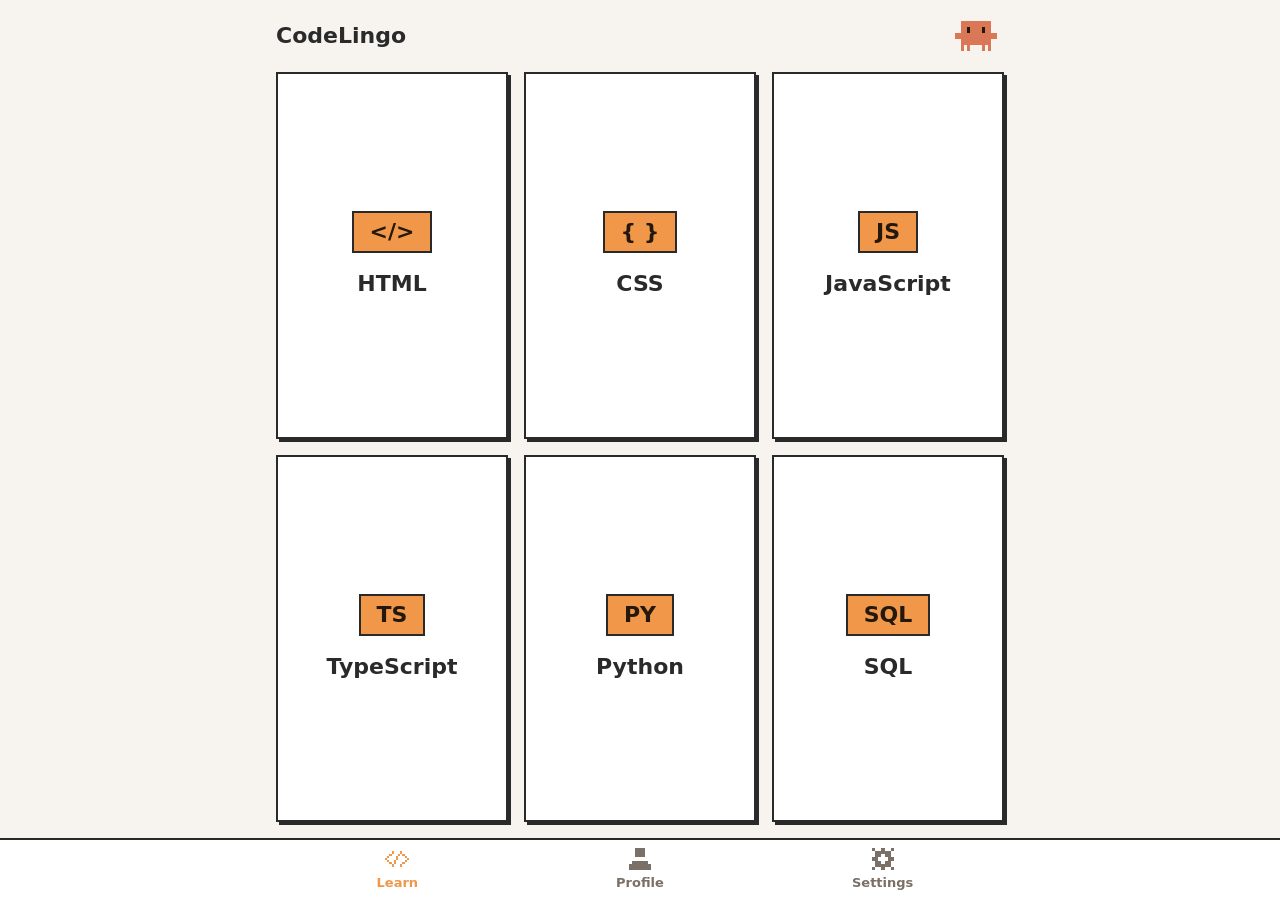
==== commit 030347f8: "Iteration 2: strict best sanitize, docked symbol bar, music suspend/resume, a11y - sanitize: best st" ====
--- a/codelingo/index.html
+++ b/codelingo/index.html
@@ -28,6 +28,7 @@
       <button id="lmascot" class="mascot-btn" data-act="mascot" aria-label="Hint"></button>
     </div>
     <div id="lessonBody" class="lbody"></div>
+    <div id="symdock" class="symdock" hidden></div>
     <div id="sheet" class="sheet" hidden></div>
     <div class="lfoot"><button id="checkBtn" class="btn" data-act="check" disabled>Check</button></div>
   </section>
--- a/codelingo/style.css
+++ b/codelingo/style.css
@@ -41,6 +41,7 @@
 }
 
 * { box-sizing: border-box; margin: 0; padding: 0; }
+.sr-only { position: absolute; width: 1px; height: 1px; padding: 0; margin: -1px; overflow: hidden; clip: rect(0 0 0 0); clip-path: inset(50%); white-space: nowrap; border: 0; }
 /* App shell (R8): the document never scrolls; only #screen does. The tab bar is the last
    row of a 100dvh flex column, so it stays at the bottom whatever the content length. */
 html, body { height: 100%; overflow: hidden; }
@@ -91,6 +92,12 @@
 .grid { flex: 1 0 auto; display: grid; grid-template-columns: 1fr 1fr; grid-auto-rows: minmax(96px, 1fr); gap: var(--gap); }
 .course { position: relative; display: flex; flex-direction: column; align-items: center; justify-content: center; gap: 8px; }
 .cname { font-weight: 600; overflow-wrap: normal; word-break: keep-all; hyphens: none; }
+/* Tall cards from 360px: badge and name at title size so the card does not look hollow (R9 sizes only). */
+@media (min-width: 360px) {
+  .course { gap: 16px; }
+  .course .badge { font-size: var(--fs-title); padding: 8px 16px; }
+  .course .cname { font-size: var(--fs-title); }
+}
 .cdone { position: absolute; top: 8px; right: 8px; width: 16px; height: 16px; }
 .badge { display: inline-block; background: var(--accent); color: var(--accent-ink); font: 600 var(--fs-caption)/1 var(--sans); padding: 4px 8px; border: 2px solid var(--line); }
 .bar { height: 16px; border: 2px solid var(--line); background: var(--bg); overflow: hidden; }
@@ -101,7 +108,7 @@
 .course-head h1, .course-head .kpct { font-size: var(--fs-title); font-weight: 600; color: var(--ink); line-height: 1.4; }
 .course-head .kpct { margin-left: auto; flex: none; }
 .list { display: grid; grid-auto-rows: 1fr; gap: var(--gap); } /* every lesson row as tall as the tallest */
-.lesson-item { display: flex; align-items: center; justify-content: space-between; gap: var(--gap); min-height: 64px; text-align: left; }
+.lesson-item { position: relative; display: flex; align-items: center; justify-content: space-between; gap: var(--gap); min-height: 64px; text-align: left; }
 .lt { flex: 1; font-weight: 600; }
 .st { flex: none; display: grid; place-items: center; min-width: 24px; }
 .go { background: var(--accent); color: var(--accent-ink); border: 2px solid var(--line); font: 600 var(--fs-caption)/1 var(--sans); padding: 8px; }
@@ -180,7 +187,11 @@
 .fill { font: inherit; font-size: max(16px, var(--code-size)); color: var(--ink); background: var(--surface); border: 0; border-bottom: 3px solid var(--accent); border-radius: 0; padding: 1px 4px; outline: none; vertical-align: baseline; -webkit-appearance: none; }
 .write { display: block; width: 100%; min-height: 140px; font-size: max(16px, var(--code-size)); line-height: 1.5; color: var(--ink); background: var(--surface); border: 2px solid var(--line); border-radius: 0; padding: 16px; resize: vertical; outline: none; -webkit-appearance: none; tab-size: 2; }
 .write:focus { border-color: var(--accent); }
-.symbar { display: flex; gap: 8px; overflow-x: auto; padding: 16px 4px 4px 0; scrollbar-width: none; }
+.lbody.grow { display: flex; flex-direction: column; } /* write task: the textarea fills the free height */
+.lbody.grow .write { flex: 1 0 auto; }
+.symdock { flex: none; width: 100%; max-width: 560px; margin: 0 auto; padding: 8px 16px 0; } /* docked above the footer */
+.symdock[hidden] { display: none; }
+.symbar { display: flex; gap: 8px; overflow-x: auto; padding: 0 4px 4px 0; scrollbar-width: none; }
 .symbar::-webkit-scrollbar { display: none; }
 .sym { flex: none; min-width: 44px; height: 44px; padding: 0 8px; border: 2px solid var(--line); background: var(--surface); font-size: max(16px, var(--code-size)); font-weight: 600; box-shadow: var(--shadow); }
 .sym:active { transform: translate(3px, 3px); box-shadow: none; }
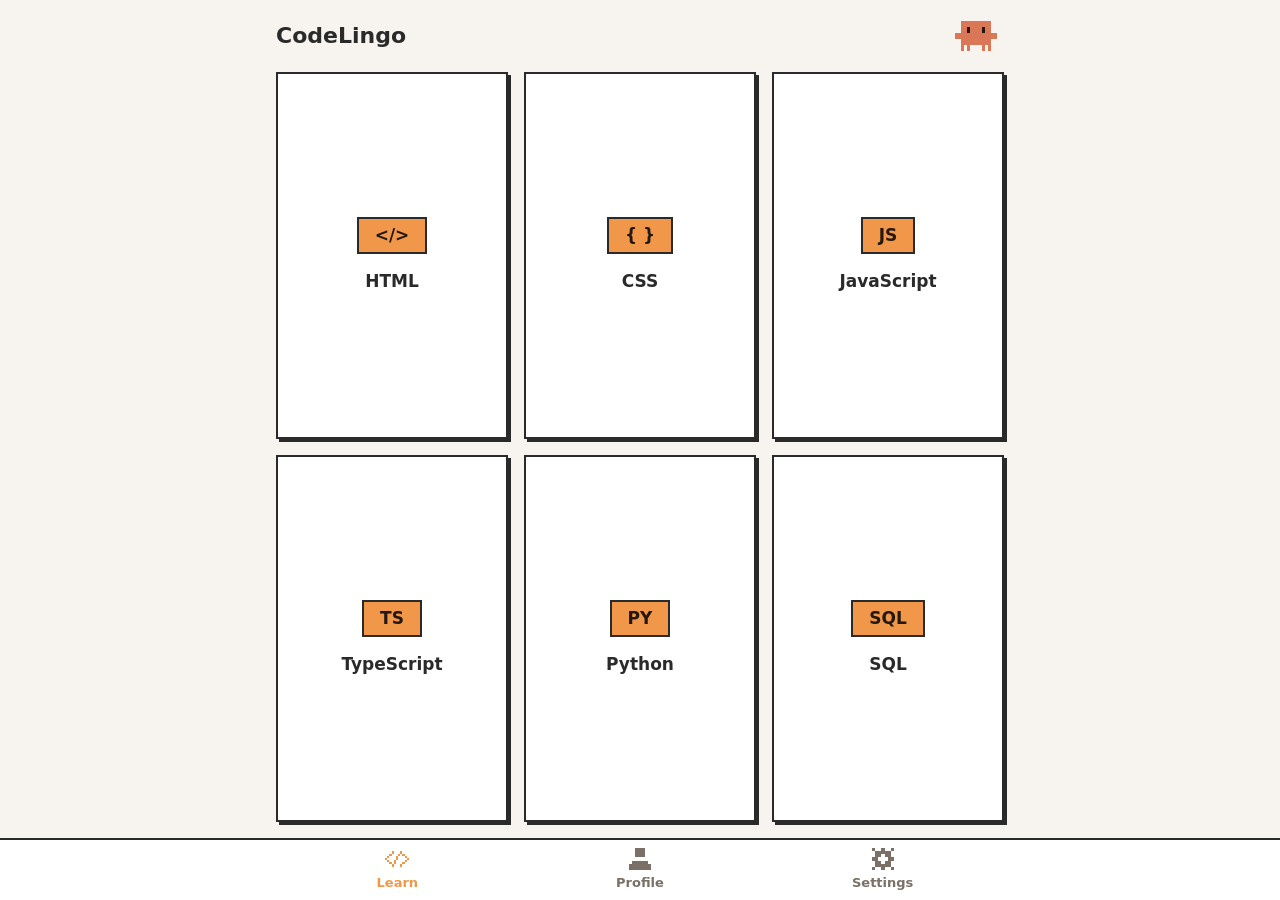
==== commit 91206d38: "R13 custom editor and in-app keyboard; no native input in lessons - #ans is a non-focusable role=tex" ====
--- a/codelingo/index.html
+++ b/codelingo/index.html
@@ -28,9 +28,9 @@
       <button id="lmascot" class="mascot-btn" data-act="mascot" aria-label="Hint"></button>
     </div>
     <div id="lessonBody" class="lbody"></div>
-    <div id="symdock" class="symdock" hidden></div>
     <div id="sheet" class="sheet" hidden></div>
     <div class="lfoot"><button id="checkBtn" class="btn" data-act="check" disabled>Check</button></div>
+    <div id="kbd" class="kbd" role="group" aria-label="Keyboard" hidden></div>
   </section>
 
   <div id="glow" class="glow"></div>
--- a/codelingo/style.css
+++ b/codelingo/style.css
@@ -15,6 +15,7 @@
   --mascot: #D97757;
   --eye: #24170B;
   --code-bg: #EFE9E1;
+  --scrim: rgba(42, 42, 42, .5); /* modal backdrop */
   --code-size: 15px; /* fixed (R9); inputs use max(16px, ...) */
   --shadow: 3px 3px 0 var(--line); /* the only shadow of interactive cards and buttons (R10) */
   --gap: 16px; /* screen padding, card gap, card padding (R10) */
@@ -30,32 +31,40 @@
 @media (prefers-color-scheme: dark) {
   :root:not([data-theme="light"]) {
     --bg: #17110B; --surface: #24170B; --ink: #F7F4EF; --muted: #B5A99C; --line: #F7F4EF;
-    --code-bg: #2E2015; --ok-bg: #173521; --bad-bg: #3F1A19; --eye: #17110B; --ok: #3DBE63; --bad: #F0605A; --mid: #F2C230; --on-accent: #FFFFFF;
+    --code-bg: #2E2015; --ok-bg: #173521; --bad-bg: #3F1A19; --eye: #17110B; --ok: #3DBE63; --bad: #F0605A; --mid: #F2C230; --on-accent: #FFFFFF; --scrim: rgba(0, 0, 0, .6);
       color-scheme: dark;
   }
 }
 :root[data-theme="dark"] {
   --bg: #17110B; --surface: #24170B; --ink: #F7F4EF; --muted: #B5A99C; --line: #F7F4EF;
-  --code-bg: #2E2015; --ok-bg: #173521; --bad-bg: #3F1A19; --eye: #17110B; --ok: #3DBE63; --bad: #F0605A; --mid: #F2C230; --on-accent: #FFFFFF;
+  --code-bg: #2E2015; --ok-bg: #173521; --bad-bg: #3F1A19; --eye: #17110B; --ok: #3DBE63; --bad: #F0605A; --mid: #F2C230; --on-accent: #FFFFFF; --scrim: rgba(0, 0, 0, .6);
     color-scheme: dark;
 }
 
 * { box-sizing: border-box; margin: 0; padding: 0; }
 .sr-only { position: absolute; width: 1px; height: 1px; padding: 0; margin: -1px; overflow: hidden; clip: rect(0 0 0 0); clip-path: inset(50%); white-space: nowrap; border: 0; }
-/* App shell (R8): the document never scrolls; only #screen does. The tab bar is the last
-   row of a 100dvh flex column, so it stays at the bottom whatever the content length. */
+/* App shell (R8): the document never scrolls; only #screen does. The body is pinned to the screen
+   edges (fixed, inset 0) and the tab bar is the last row of its flex column, so it stays at the
+   bottom whatever the content length. No viewport-height units: in iOS standalone with
+   viewport-fit=cover they are computed without the status bar at launch and leave a band. */
 html, body { height: 100%; overflow: hidden; }
+/* R12: no tap highlight and no long-press callout anywhere in the UI. */
+html { -webkit-tap-highlight-color: transparent; -webkit-touch-callout: none; }
 body {
-  display: flex; flex-direction: column; height: 100vh; height: 100dvh;
+  position: fixed; inset: 0; display: flex; flex-direction: column;
   background: var(--bg); color: var(--ink);
   font: 400 var(--fs-body)/1.4 var(--sans);
-  -webkit-tap-highlight-color: transparent; -webkit-text-size-adjust: 100%;
+  -webkit-text-size-adjust: 100%;
   overscroll-behavior: none;
 }
 h1, h2, h3, b, strong { font-weight: 600; }
-button { font: inherit; color: inherit; background: none; border: 0; cursor: pointer; touch-action: manipulation; -webkit-user-select: none; user-select: none; }
+button { font: inherit; color: inherit; background: none; border: 0; cursor: pointer; touch-action: manipulation; }
+/* R12: UI chrome is not selectable (no selection loupe); code blocks stay selectable. */
+button, .card, .course, .lesson-item, .opt, .tok, .kbd, .key, .ed, .tabbar, .tab, .segbar, .week, .bar,
+header.top, .course-head, .ltop, h1, h2, h3, .badge, .modal { -webkit-user-select: none; user-select: none; }
+pre.code, pre.code * { -webkit-user-select: text; user-select: text; -webkit-touch-callout: default; }
 /* Monospace only inside code (R9). */
-code, pre, .mono, .tok, .write, .fill, .opt.mono, .sym { font-family: var(--mono); }
+code, pre, .mono, .tok, .write, .fill, .opt.mono { font-family: var(--mono); }
 svg.pix rect { fill: currentColor; }
 .ic { width: 18px; height: 18px; display: block; }
 .ic.ok { color: var(--ok); }
@@ -89,23 +98,19 @@
 
 .card { display: block; width: 100%; text-align: center; background: var(--surface); border: 2px solid var(--line); box-shadow: var(--shadow); padding: var(--gap); }
 button.card:active:not(:disabled) { transform: translate(3px, 3px); box-shadow: none; }
-.grid { flex: 1 0 auto; display: grid; grid-template-columns: 1fr 1fr; grid-auto-rows: minmax(96px, 1fr); gap: var(--gap); }
-.course { position: relative; display: flex; flex-direction: column; align-items: center; justify-content: center; gap: 8px; }
+.grid { flex: 1 0 auto; display: grid; grid-template-columns: repeat(2, minmax(0, 1fr)); grid-auto-rows: minmax(96px, 1fr); gap: var(--gap); }
+.course { position: relative; display: flex; flex-direction: column; align-items: center; justify-content: center; gap: 16px; }
 .cname { font-weight: 600; overflow-wrap: normal; word-break: keep-all; hyphens: none; }
-/* Tall cards from 360px: badge and name at title size so the card does not look hollow (R9 sizes only). */
-@media (min-width: 360px) {
-  .course { gap: 16px; }
-  .course .badge { font-size: var(--fs-title); padding: 8px 16px; }
-  .course .cname { font-size: var(--fs-title); }
-}
 .cdone { position: absolute; top: 8px; right: 8px; width: 16px; height: 16px; }
-.badge { display: inline-block; background: var(--accent); color: var(--accent-ink); font: 600 var(--fs-caption)/1 var(--sans); padding: 4px 8px; border: 2px solid var(--line); }
+/* One badge role (R9): the same 17/600 and padding on the Learn tile and in the course header, at every width.
+   22px does not fit "JavaScript" in a 320px tile with the R10 16px card padding. */
+.badge { display: inline-block; background: var(--accent); color: var(--accent-ink); font: 600 var(--fs-body)/1 var(--sans); padding: 8px 16px; border: 2px solid var(--line); }
 .bar { height: 16px; border: 2px solid var(--line); background: var(--bg); overflow: hidden; }
 .bar i { display: block; height: 100%; width: 0; background: var(--accent); transition: width .3s steps(5); }
 
 /* Course: the percent looks exactly like the course name (R9). */
 .course-head { display: flex; align-items: center; gap: 8px; margin-bottom: var(--section); }
-.course-head h1, .course-head .kpct { font-size: var(--fs-title); font-weight: 600; color: var(--ink); line-height: 1.4; }
+.course-head h1, .course-head h2, .course-head .kpct { font-size: var(--fs-title); font-weight: 600; color: var(--ink); line-height: 1.4; }
 .course-head .kpct { margin-left: auto; flex: none; }
 .list { display: grid; grid-auto-rows: 1fr; gap: var(--gap); } /* every lesson row as tall as the tallest */
 .lesson-item { position: relative; display: flex; align-items: center; justify-content: space-between; gap: var(--gap); min-height: 64px; text-align: left; }
@@ -117,7 +122,7 @@
 
 /* ---------- Tab bar ---------- */
 .tabbar {
-  flex: none; display: grid; grid-template-columns: repeat(3, 1fr); background: var(--surface); border-top: 2px solid var(--line);
+  flex: none; display: grid; grid-template-columns: repeat(3, minmax(0, 1fr)); background: var(--surface); border-top: 2px solid var(--line);
   padding-bottom: env(safe-area-inset-bottom);
   /* same centred column as the content of .screen */
   padding-left: max(var(--gap), env(safe-area-inset-left), calc((100% - var(--col)) / 2 + var(--gap)));
@@ -133,9 +138,13 @@
 .week span { flex: 1; text-align: center; font-size: var(--fs-caption); color: var(--muted); }
 .week i { display: block; height: 16px; border: 2px solid var(--line); margin-bottom: 4px; }
 .week i.on { background: var(--accent); }
-.klist { display: flex; flex-direction: column; gap: var(--section); margin-top: var(--section); }
-.krow b { display: block; }
-.segbar { display: grid; grid-template-columns: repeat(10, 1fr); gap: 4px; margin-top: 8px; }
+/* One static block per course (screen 4): border like .card, no shadow (not a button). */
+.klist { display: grid; grid-template-columns: minmax(0, 1fr); grid-auto-rows: 1fr; gap: var(--gap); margin-top: var(--section); } /* equal block heights, even if a long caption wraps */
+.krow { background: var(--surface); border: 2px solid var(--line); padding: var(--gap); }
+.krow .course-head { margin-bottom: 0; }
+/* Always two caption lines (lessons, accuracy), so every block has the same height; 13px, never smaller. */
+.kstat { display: grid; grid-template-columns: minmax(0, 1fr); row-gap: 4px; justify-items: start; margin-top: 8px; font-size: var(--fs-caption); color: var(--muted); overflow-wrap: anywhere; }
+.segbar { display: grid; grid-template-columns: repeat(10, minmax(0, 1fr)); gap: 4px; margin-top: 8px; }
 .segbar i { display: block; height: 16px; border: 2px solid var(--line); }
 .segbar i.ok { background: var(--ok); }
 .segbar i.mid { background: var(--mid); }
@@ -164,7 +173,8 @@
 #checkBtn { text-transform: uppercase; } /* the only all-caps text in the app (R9) */
 
 /* ---------- Lesson ---------- */
-.lesson { position: fixed; left: 0; right: 0; top: 0; height: 100vh; height: 100dvh; z-index: 20; display: flex; flex-direction: column; background: var(--bg); padding-top: env(safe-area-inset-top); }
+/* Pinned to the edges like the shell (R8); JS sets a height only while the keyboard is up. */
+.lesson { position: fixed; inset: 0; z-index: 20; display: flex; flex-direction: column; background: var(--bg); padding-top: env(safe-area-inset-top); }
 .lesson[hidden] { display: none; }
 .ltop { display: flex; align-items: center; gap: 8px; padding: 8px 8px 8px 16px; max-width: 560px; width: 100%; margin: 0 auto; }
 .ltop .bar { flex: 1; height: 14px; }
@@ -183,18 +193,18 @@
 .opt.wrong { background: var(--bad); color: var(--on-accent); border-color: var(--bad); }
 .opt:active { transform: translate(3px, 3px); box-shadow: none; }
 
+/* ---------- Custom editor (R13): not focusable, text lives in state; the caret is drawn ---------- */
 pre.code.has-fill { cursor: text; } /* the whole block is the tap target of the blank */
-.fill { font: inherit; font-size: max(16px, var(--code-size)); color: var(--ink); background: var(--surface); border: 0; border-bottom: 3px solid var(--accent); border-radius: 0; padding: 1px 4px; outline: none; vertical-align: baseline; -webkit-appearance: none; }
-.write { display: block; width: 100%; min-height: 140px; font-size: max(16px, var(--code-size)); line-height: 1.5; color: var(--ink); background: var(--surface); border: 2px solid var(--line); border-radius: 0; padding: 16px; resize: vertical; outline: none; -webkit-appearance: none; tab-size: 2; }
-.write:focus { border-color: var(--accent); }
-.lbody.grow { display: flex; flex-direction: column; } /* write task: the textarea fills the free height */
+.fill { display: inline-block; font: inherit; font-size: max(16px, var(--code-size)); color: var(--ink); background: var(--surface); border-bottom: 3px solid var(--accent); padding: 1px 4px; vertical-align: baseline; white-space: pre; cursor: text; }
+.write { display: block; width: 100%; min-height: 140px; font-size: max(16px, var(--code-size)); line-height: 1.5; color: var(--ink); background: var(--surface); border: 2px solid var(--line); padding: 16px; white-space: pre-wrap; overflow-wrap: anywhere; tab-size: 2; cursor: text; }
+.write[aria-readonly="false"] { border-color: var(--accent); } /* active editor, like a focused field */
+.ed .caret { display: inline-block; position: relative; width: 0; height: 1.2em; vertical-align: -.25em; pointer-events: none; }
+.ed .caret::after { content: ""; position: absolute; top: 0; bottom: 0; left: -1px; width: 2px; background: var(--accent); animation: caret 1s steps(1) infinite; }
+@keyframes caret { 50% { opacity: 0; } }
+.ed .ph { color: var(--muted); pointer-events: none; }
+.ed .eol { pointer-events: none; }
+.lbody.grow { display: flex; flex-direction: column; } /* write task: the editor fills the free height */
 .lbody.grow .write { flex: 1 0 auto; }
-.symdock { flex: none; width: 100%; max-width: 560px; margin: 0 auto; padding: 8px 16px 0; } /* docked above the footer */
-.symdock[hidden] { display: none; }
-.symbar { display: flex; gap: 8px; overflow-x: auto; padding: 0 4px 4px 0; scrollbar-width: none; }
-.symbar::-webkit-scrollbar { display: none; }
-.sym { flex: none; min-width: 44px; height: 44px; padding: 0 8px; border: 2px solid var(--line); background: var(--surface); font-size: max(16px, var(--code-size)); font-weight: 600; box-shadow: var(--shadow); }
-.sym:active { transform: translate(3px, 3px); box-shadow: none; }
 
 .slot { min-height: 64px; display: flex; flex-wrap: wrap; align-content: flex-start; gap: 8px; padding: 8px 0; border-bottom: 2px dashed var(--line); margin-bottom: 8px; }
 .bank { display: flex; flex-wrap: wrap; gap: 8px; margin-top: 16px; }
@@ -209,9 +219,31 @@
 .sheet.bad { background: var(--bad-bg); color: var(--bad); }
 .sheet h3 { display: flex; align-items: center; gap: 8px; font-size: var(--fs-body); margin-bottom: 4px; }
 .sheet h3 svg { width: 20px; height: 20px; }
-.sheet pre { color: var(--ink); font-size: var(--code-size); white-space: pre-wrap; word-break: break-word; margin: 4px 0 8px; }
 .lfoot { padding: 16px 16px calc(16px + env(safe-area-inset-bottom)); }
 .lfoot .btn { max-width: 528px; margin: 0 auto; }
+.lesson.kbd-on .lfoot { padding: 8px 16px; } /* the keyboard below takes the home-indicator inset */
+
+/* ---------- Keyboard (R13): docked under Check, keys stretch over the row ---------- */
+.kbd { flex: none; display: flex; flex-direction: column; gap: 4px; background: var(--code-bg); border-top: 2px solid var(--line);
+  padding: 8px max(4px, env(safe-area-inset-right)) calc(4px + env(safe-area-inset-bottom)) max(4px, env(safe-area-inset-left)); touch-action: none; }
+.kbd[hidden] { display: none; }
+.kr { display: flex; gap: 4px; width: 100%; max-width: 760px; margin: 0 auto; }
+.key { flex: 1 1 0; min-width: 0; height: 44px; display: grid; place-items: center; padding: 0; background: var(--surface); color: var(--ink); border: 2px solid var(--line); box-shadow: var(--shadow); font: 400 var(--fs-body)/1 var(--sans); white-space: nowrap; overflow: hidden; }
+.key.fn { flex-grow: 1.5; font-size: var(--fs-caption); font-weight: 600; }
+.key.k-space { flex-grow: 4; }
+.key.down, .key:active { transform: translate(3px, 3px); box-shadow: none; background: var(--accent); color: var(--accent-ink); }
+.kbd[data-shift="1"] .k-shift { background: var(--accent); color: var(--accent-ink); } /* next letter upper case */
+.kbd[data-shift="2"] .k-shift { background: var(--ink); color: var(--bg); text-decoration: underline; } /* caps lock */
+
+/* Short screens (phone landscape): compact bars so the task and Check stay visible above the keyboard. */
+@media (max-height: 500px) {
+  .ltop { padding-top: 0; padding-bottom: 0; }
+  .lesson.kbd-on .lfoot { padding: 4px 16px; }
+  .lesson.kbd-on .lfoot .btn { min-height: 44px; }
+  .kbd { padding-top: 4px; }
+  .key { height: 42px; }
+  .write { min-height: 96px; }
+}
 .finish { display: flex; flex-direction: column; align-items: center; gap: 24px; padding-top: 12vh; text-align: center; }
 .finish h2 { font-size: var(--fs-title); }
 
@@ -238,10 +270,20 @@
 /* --tabbar-h is measured from #tabbar in JS when the toast is shown. */
 .toast { position: fixed; z-index: 60; left: max(16px, env(safe-area-inset-left)); right: max(16px, env(safe-area-inset-right)); bottom: calc(var(--tabbar-h, calc(64px + env(safe-area-inset-bottom))) + 16px); max-width: 528px; margin: 0 auto; background: var(--ink); color: var(--bg); padding: 16px; font-weight: 600; text-align: center; }
 
+/* ---------- Modal (R12): in-app confirmation ---------- */
+.modal { position: fixed; inset: 0; z-index: 70; display: flex; align-items: center; justify-content: center;
+  padding: max(var(--gap), env(safe-area-inset-top)) max(var(--gap), env(safe-area-inset-right)) max(var(--gap), env(safe-area-inset-bottom)) max(var(--gap), env(safe-area-inset-left)); }
+.mback { position: absolute; inset: 0; background: var(--scrim); }
+/* Static container: border, no shadow; the buttons carry the one shadow (R10). */
+.mbox { position: relative; width: 100%; max-width: 400px; background: var(--surface); color: var(--ink); border: 2px solid var(--line); padding: var(--gap); }
+.mtitle { font-size: var(--fs-body); font-weight: 600; line-height: 1.4; margin-bottom: var(--section); overflow-wrap: anywhere; }
+.mbtns { display: grid; grid-template-columns: repeat(2, minmax(0, 1fr)); gap: var(--gap); }
+.mbtns .btn { padding: 0 8px; overflow-wrap: anywhere; }
+
 /* ---------- Tablet / landscape: wider column, 3 course columns; the lesson stays 560px ---------- */
 @media (min-width: 700px) {
   :root { --col: 760px; }
-  .grid { grid-template-columns: repeat(3, 1fr); }
+  .grid { grid-template-columns: repeat(3, minmax(0, 1fr)); }
 }
 
 [data-motion="off"] *, [data-motion="off"] *::before, [data-motion="off"] *::after { animation: none !important; transition: none !important; }
